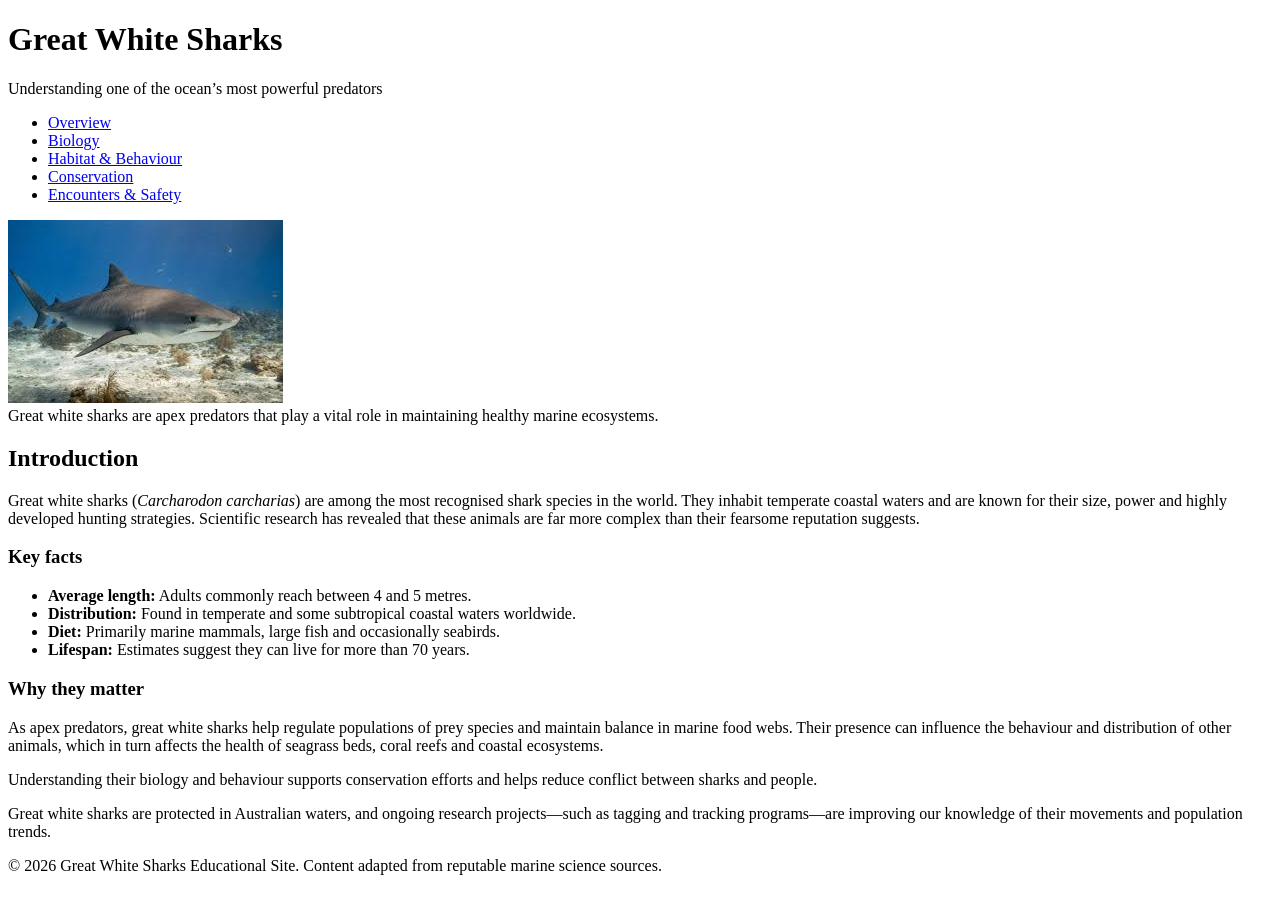
==== index.html @ dc1e7ebe "Creacion de codigos html" ====
<!DOCTYPE html>
<html lang="en">
<head>
  <meta charset="utf-8">
  <title>Great White Sharks – Overview</title>
  <meta name="viewport" content="width=device-width, initial-scale=1">
  <meta name="description" content="Overview of great white sharks, their biology, habitat, conservation and human encounters.">
  <link rel="stylesheet" href="css/styles.css">
</head>
<body>
  <header>
    <div class="wrapper">
      <h1 class="site-title">Great White Sharks</h1>
      <p class="site-tagline">Understanding one of the ocean’s most powerful predators</p>
      <nav>
        <ul>
          <li><a href="index.html" class="active">Overview</a></li>
          <li><a href="biology.html">Biology</a></li>
          <li><a href="habitat-behaviour.html">Habitat &amp; Behaviour</a></li>
          <li><a href="conservation.html">Conservation</a></li>
          <li><a href="encounters-safety.html">Encounters &amp; Safety</a></li>
        </ul>
      </nav>
    </div>
  </header>

  <div class="wrapper">
    <main>
      <section class="hero">
        <img src="images/hero-great-white.jpg" alt="Great white shark swimming in clear blue water">
        <div class="hero-caption">
          Great white sharks are apex predators that play a vital role in maintaining healthy marine ecosystems.
        </div>
      </section>

      <section>
        <h2>Introduction</h2>
        <p class="section-intro">
          Great white sharks (<em>Carcharodon carcharias</em>) are among the most recognised shark species in the world.
          They inhabit temperate coastal waters and are known for their size, power and highly developed hunting strategies.
          Scientific research has revealed that these animals are far more complex than their fearsome reputation suggests.
        </p>
      </section>

      <section class="two-column">
        <div class="column column-left">
          <h3>Key facts</h3>
          <ul>
            <li><strong>Average length:</strong> Adults commonly reach between 4 and 5 metres.</li>
            <li><strong>Distribution:</strong> Found in temperate and some subtropical coastal waters worldwide.</li>
            <li><strong>Diet:</strong> Primarily marine mammals, large fish and occasionally seabirds.</li>
            <li><strong>Lifespan:</strong> Estimates suggest they can live for more than 70 years.</li>
          </ul>
        </div>
        <div class="column column-right">
          <h3>Why they matter</h3>
          <p>
            As apex predators, great white sharks help regulate populations of prey species and maintain balance in marine food webs.
            Their presence can influence the behaviour and distribution of other animals, which in turn affects the health of seagrass beds,
            coral reefs and coastal ecosystems.
          </p>
          <p>
            Understanding their biology and behaviour supports conservation efforts and helps reduce conflict between sharks and people.
          </p>
        </div>
      </section>

      <section>
        <div class="highlight-box">
          Great white sharks are protected in Australian waters, and ongoing research projects—such as tagging and tracking programs—are
          improving our knowledge of their movements and population trends.
        </div>
      </section>
    </main>

    <footer>
      <p>&copy; 2026 Great White Sharks Educational Site. Content adapted from reputable marine science sources.</p>
    </footer>
  </div>
</body>
</html>
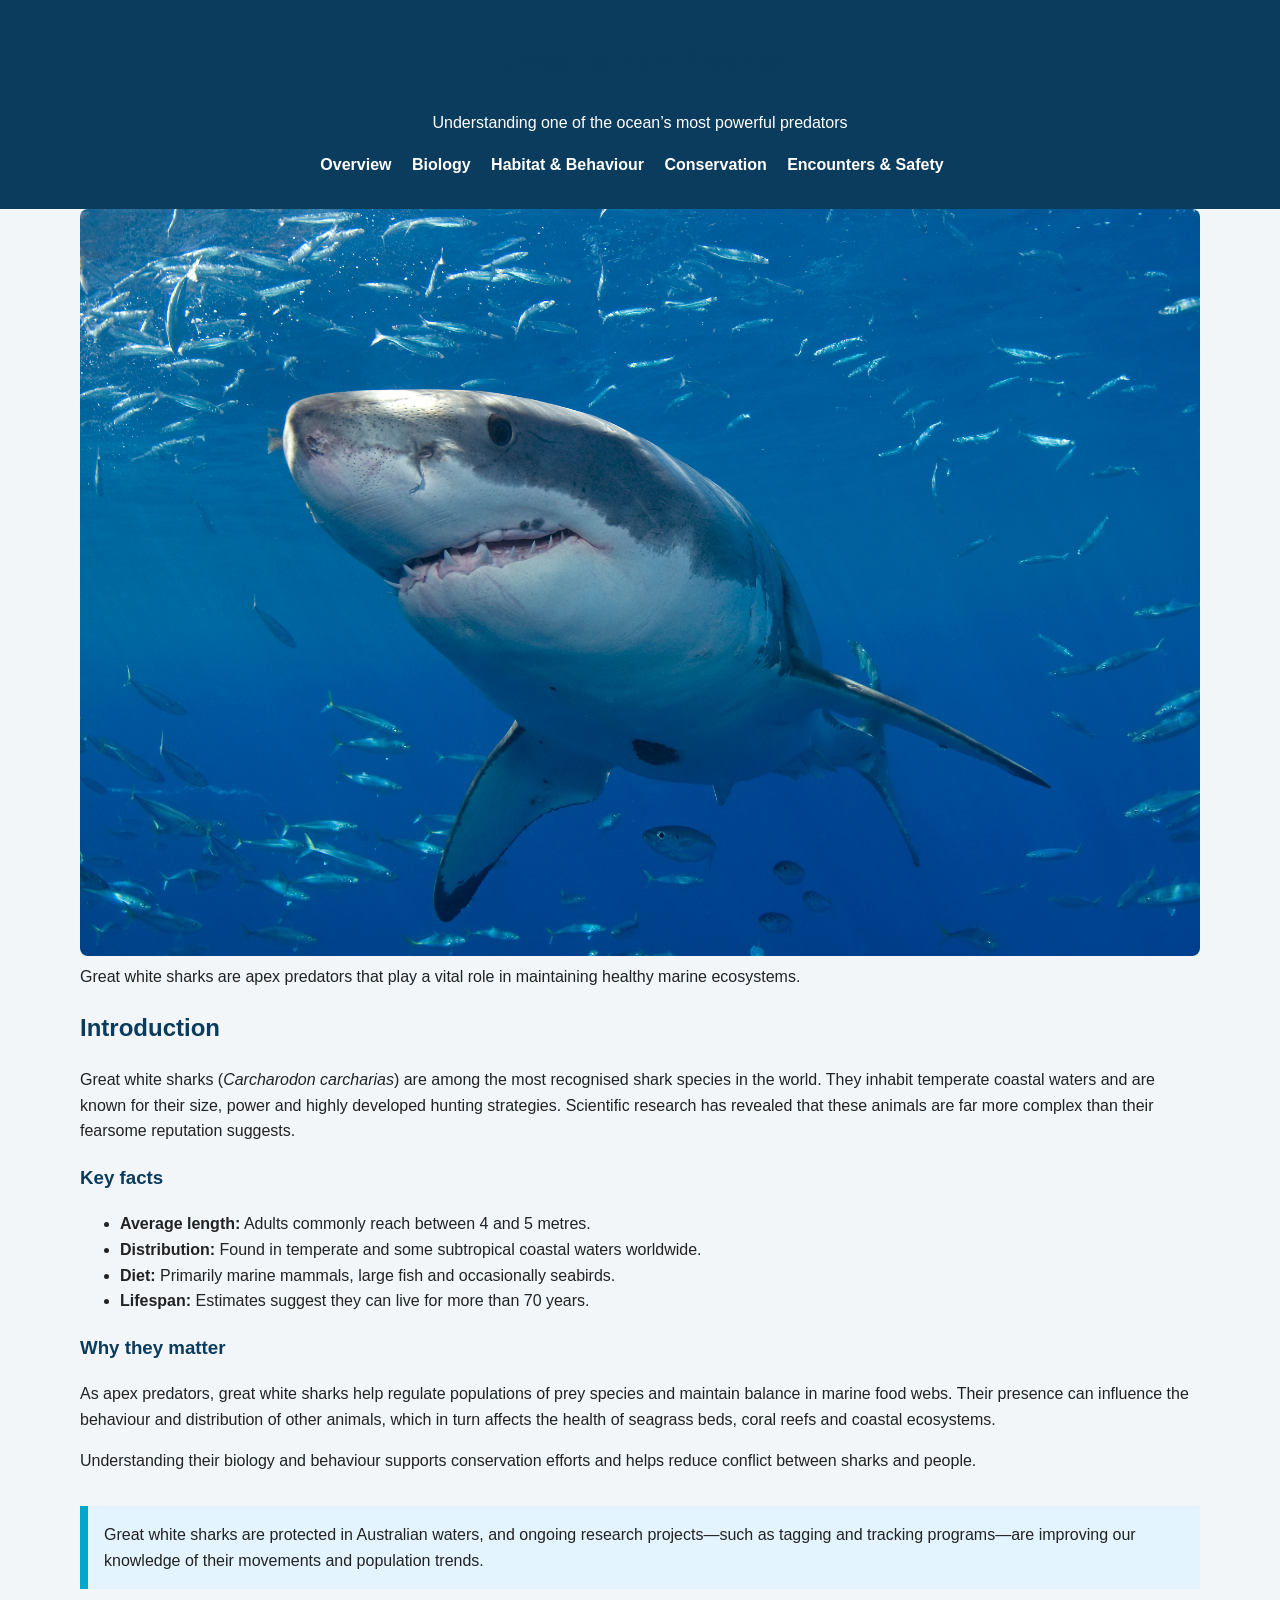
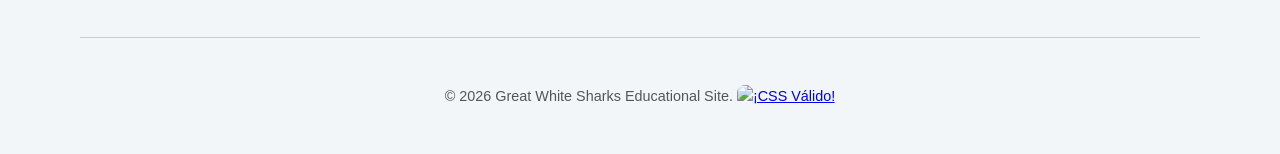
==== commit 432fefdf: "Se agrego logo de validacion" ====
--- a/index.html
+++ b/index.html
@@ -74,7 +74,13 @@
     </main>
 
     <footer>
-      <p>&copy; 2026 Great White Sharks Educational Site. Content adapted from reputable marine science sources.</p>
+      <p>&copy; 2026 Great White Sharks Educational Site.
+            <a href="https://jigsaw.w3.org/css-validator/check/referer">
+        <img style="border:0;width:88px;height:31px"
+            src="https://jigsaw.w3.org/css-validator/images/vcss"
+            alt="¡CSS Válido!" />
+    </a>
+      </p>
     </footer>
   </div>
 </body>
--- a/css/styles.css
+++ b/css/styles.css
@@ -0,0 +1,98 @@
+body {
+  margin: 0;
+  font-family: Arial, sans-serif;
+  background-color: #f2f6f9;
+  color: #222;
+  line-height: 1.6;
+}
+
+.wrapper {
+  width: 90%;
+  max-width: 70rem;
+  margin: 0 auto;
+}
+
+
+header {
+  background-color: #0b3c5d;
+  color: white;
+  padding: 1rem 0;
+  text-align: center;
+}
+
+nav ul {
+  list-style: none;
+  padding: 0;
+  margin-top: 1rem;
+}
+
+nav li {
+  display: inline-block;
+  margin-right: 1rem;
+}
+
+nav a {
+  color: white;
+  text-decoration: none;
+  font-weight: bold;
+}
+
+nav a:hover {
+  text-decoration: underline;
+}
+
+
+h1, h2, h3 {
+  color: #0b3c5d;
+}
+
+/* ====== IMÁGENES ====== */
+
+img {
+  width: 100%;
+  height: auto;
+  border-radius: 0.5rem;
+}
+
+
+.highlight-box {
+  background-color: #e3f4ff;
+  border-left: 0.5rem solid #00a8cc;
+  padding: 1rem;
+  margin: 2rem 0;
+}
+
+
+.two-column .col {
+  width: 50%;
+  display: inline-block;
+  vertical-align: top;
+}
+
+.two-column .col-left {
+  margin-right: 2%;
+}
+
+
+footer {
+  margin-top: 3rem;
+  padding: 2rem 0;
+  text-align: center;
+  font-size: 0.9rem;
+  color: #555;
+  border-top: 0.1rem solid #ccc;
+}
+
+/* ====== RESPONSIVE ====== */
+
+@media (max-width: 48rem) {
+  nav li {
+    display: block;
+    margin: 0.5rem 0;
+  }
+
+  .two-column .col {
+    width: 100%;
+    margin: 0 0 1rem 0;
+  }
+}
